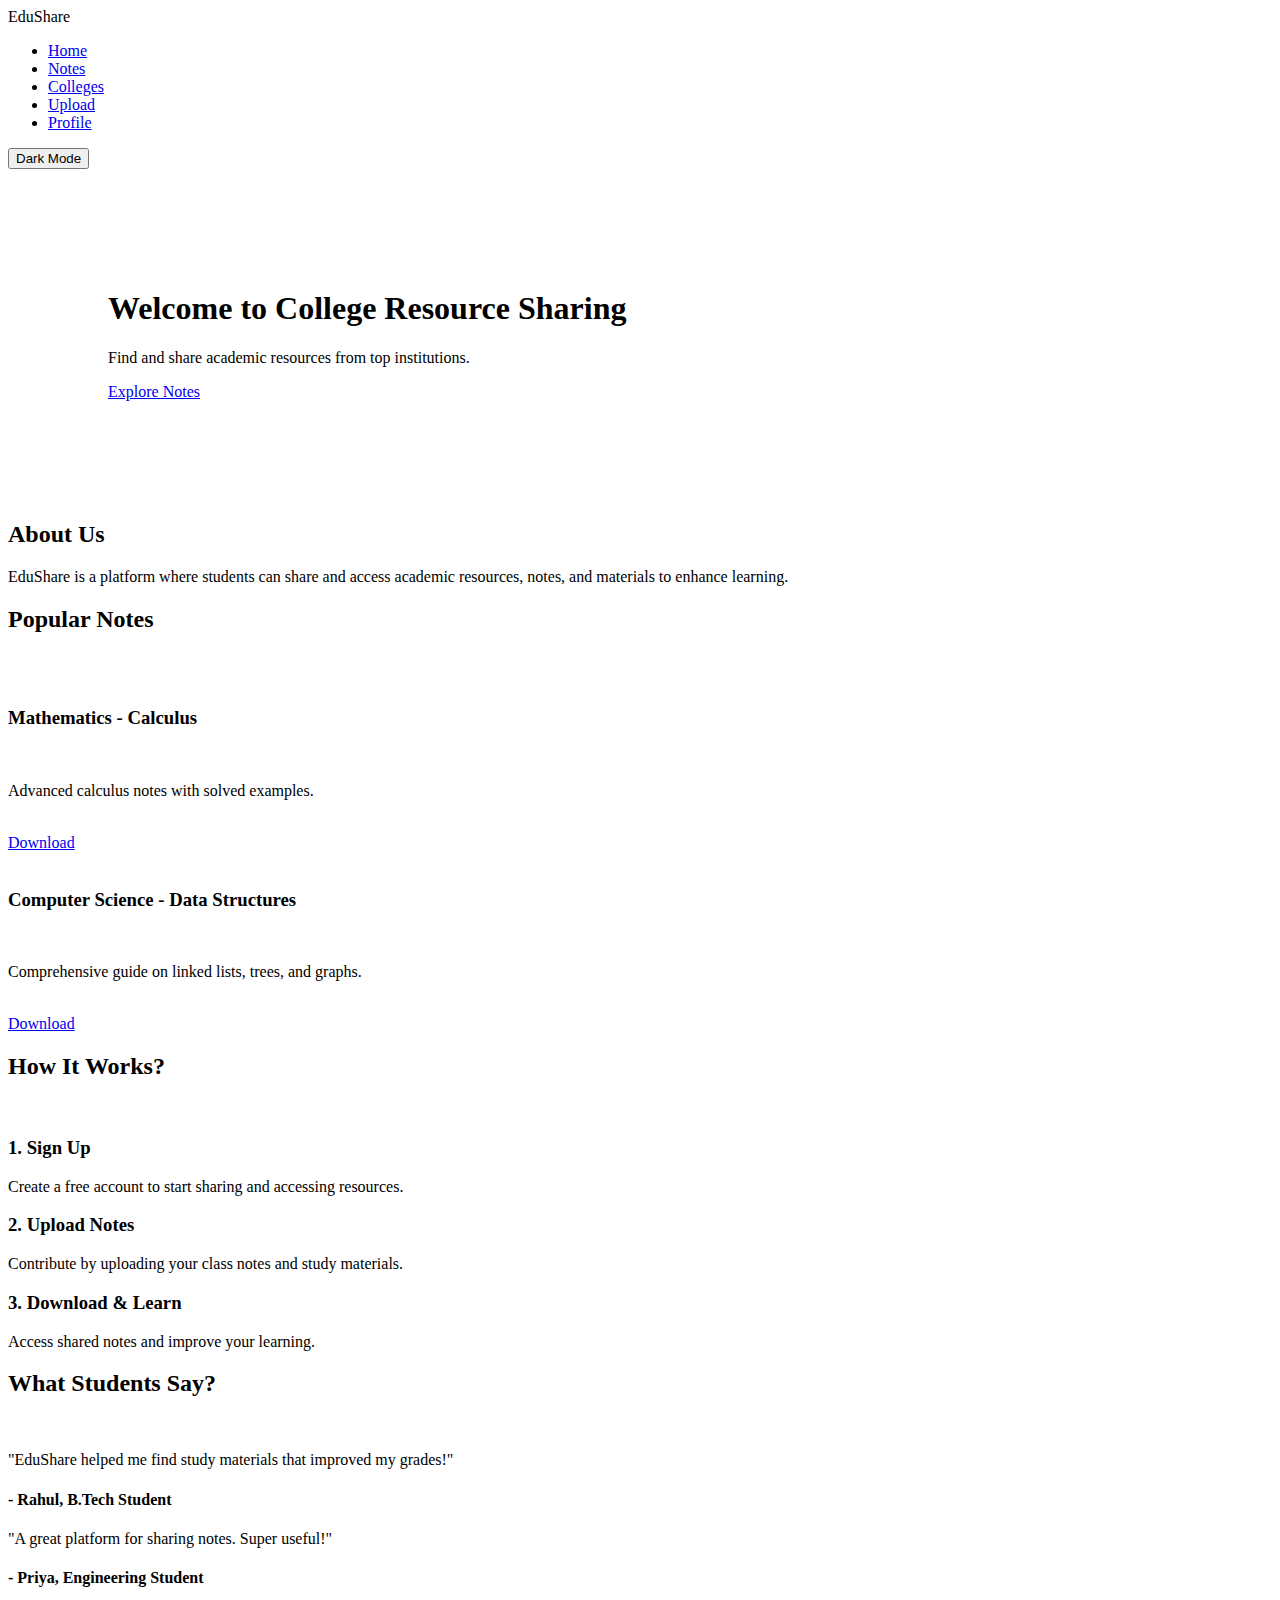
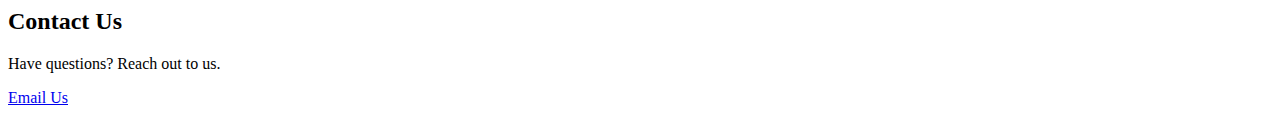
==== index.html @ e541f01c "Add files via upload" ====
<!DOCTYPE html>
<html lang="en">
<head>
    <meta charset="UTF-8">
    <meta name="viewport" content="width=device-width, initial-scale=1.0">
    <title>College Resource Sharing Platform</title>
    <link rel="stylesheet" href="css/style.css">
</head>
<body>

    <header>
        
            <div class="logo">EduShare</div>
            <nav> 
            <ul class="nav-links">
                <li><a href="index.html">Home</a></li>
                <li><a href="notes.html">Notes</a></li>
                <li><a href="college.html">Colleges</a></li>
                <li><a href="upload.html">Upload</a></li>
                <li><a href="profile.html">Profile</a></li>
            </ul>
            
        </nav>
        <button id="dark-mode-toggle">Dark Mode</button>
    </header>

    <section class="hero" style="padding: 100px;">
        <h1>Welcome to College Resource Sharing</h1>
        <p>Find and share academic resources from top institutions.</p>
        <a href="notes.html" class="btn">Explore Notes</a>
    </section>

    
    <section class="about">
        <h2>About Us</h2>
        <p>EduShare is a platform where students can share and access academic resources, notes, and materials to enhance learning.</p>
    </section>

    
    <section class="popular-notes">
        <h2>Popular Notes</h2><br>
        <div class="notes-container">
            <div class="note-card">
                <img width="100%" src="https://media.licdn.com/dms/image/v2/D5612AQHP99IkKR0gvg/article-cover_image-shrink_600_2000/article-cover_image-shrink_600_2000/0/1709557034307?e=2147483647&v=beta&t=WBpyKB3i4WpZ7WGKx6GRKDWYINCpgLDgyHG8zpJ6vFw" alt="">
                <h3>Mathematics - Calculus</h3><br>
                <p>Advanced calculus notes with solved examples.</p><br>
                <a href="#">Download</a>
            </div>
            <div class="note-card">
                <img width="100%" src="https://media.licdn.com/dms/image/v2/D5612AQGtB3-6ywOOSA/article-cover_image-shrink_600_2000/article-cover_image-shrink_600_2000/0/1675609288364?e=2147483647&v=beta&t=X3F3kiLHRL1yedas9cWEnoqK8MHt9j95YpFXejqwPfo" alt="">
                <h3>Computer Science - Data Structures</h3><br>
                <p>Comprehensive guide on linked lists, trees, and graphs.</p><br>
                <a href="#">Download</a>
            </div>
        </div>
    </section>

  
    <section class="how-it-works">
        <h2>How It Works?</h2><br>
        <div class="steps">
            <div class="step">
                <h3>1. Sign Up</h3>
                <p>Create a free account to start sharing and accessing resources.</p>
            </div>
            <div class="step">
                <h3>2. Upload Notes</h3>
                <p>Contribute by uploading your class notes and study materials.</p>
            </div>
            <div class="step">
                <h3>3. Download & Learn</h3>
                <p>Access shared notes and improve your learning.</p>
            </div>
        </div>
    </section>

    
    <section class="testimonials">
        <h2>What Students Say?</h2><br>
        <div class="testimonial-card">
            <p>"EduShare helped me find study materials that improved my grades!"</p>
            <h4>- Rahul, B.Tech Student</h4>
        </div>
        <div class="testimonial-card">
            <p>"A great platform for sharing notes. Super useful!"</p>
            <h4>- Priya, Engineering Student</h4>
        </div>
    </section>

    <!-- Contact Section -->
    <section class="contact">
        <h2>Contact Us</h2>
        <p>Have questions? Reach out to us.</p>
        <a href="mailto:support@edushare.com" class="btn">Email Us</a>
    </section>

   
    <script src="js/main.js"></script>
</body>
</html>
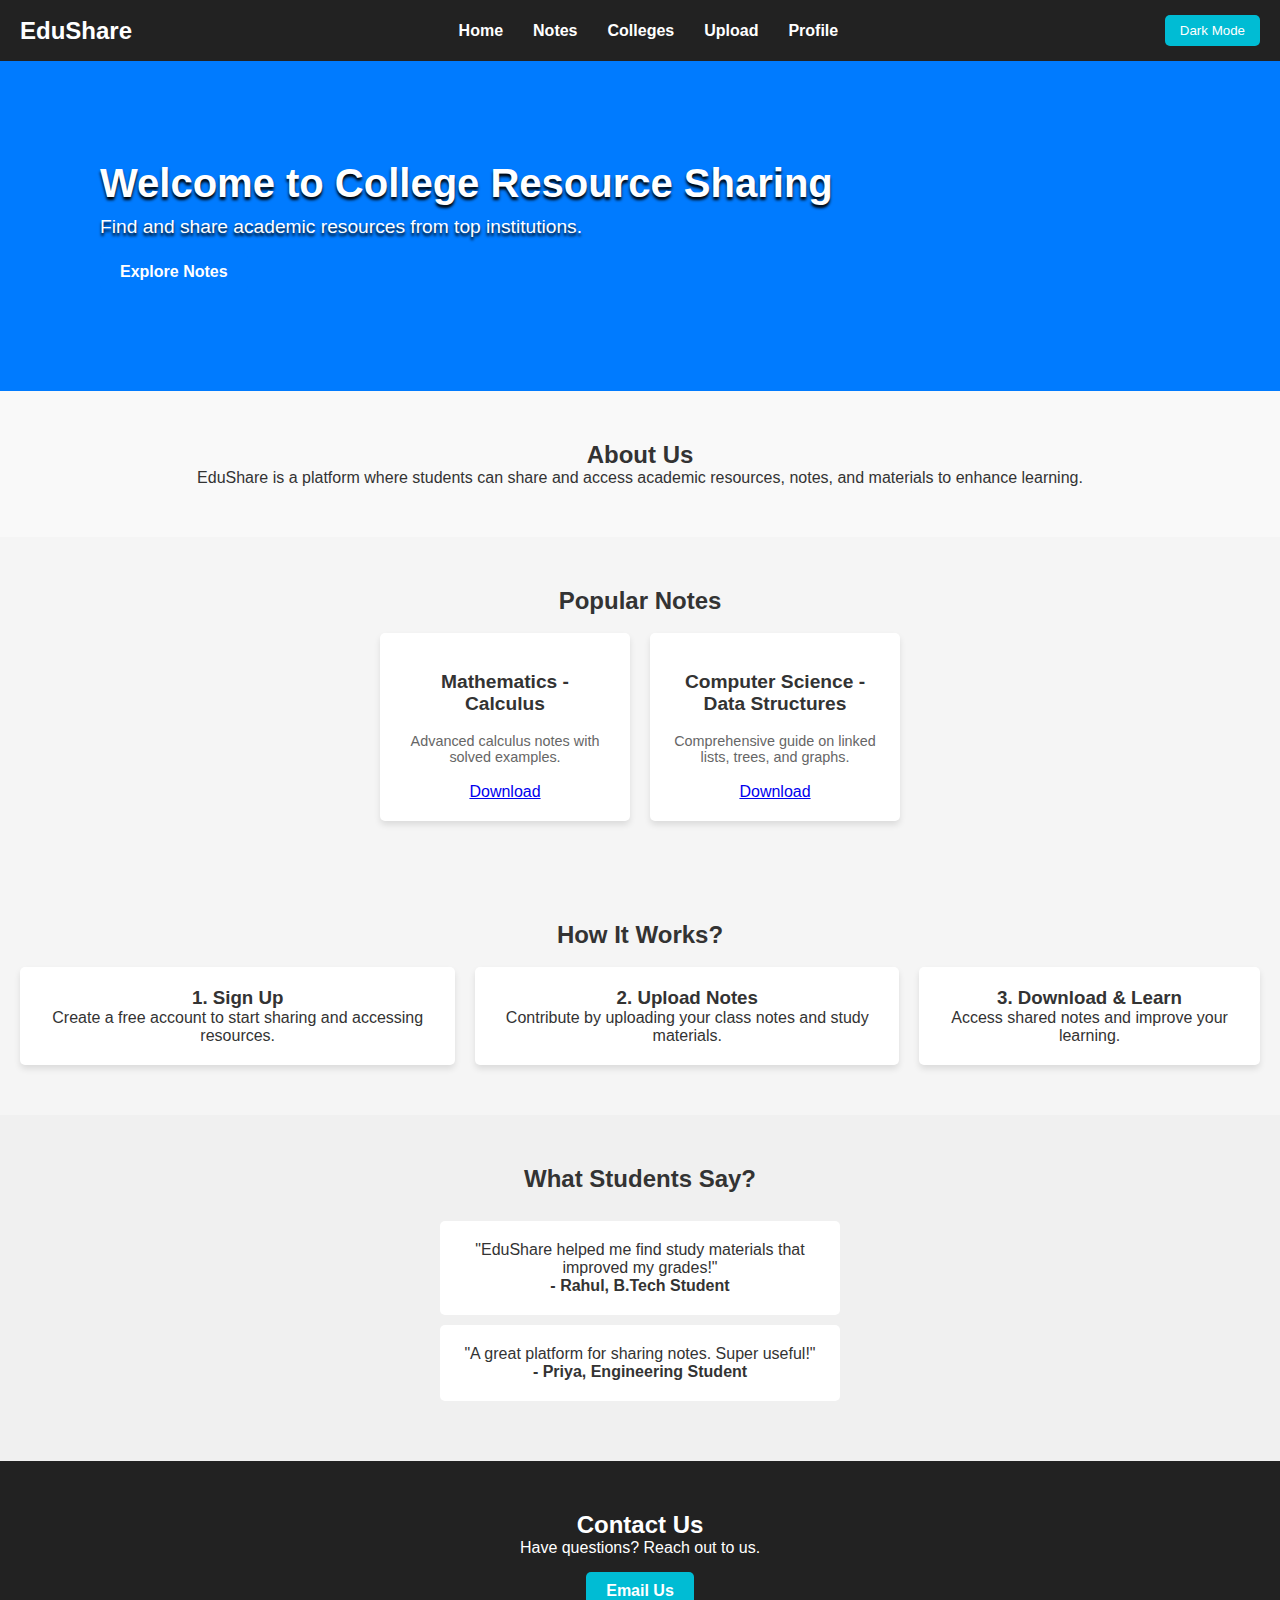
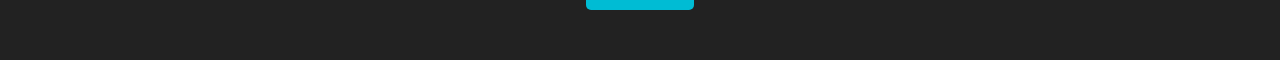
==== commit 32f5a147: "Update index.html" ====
--- a/index.html
+++ b/index.html
@@ -4,7 +4,7 @@
     <meta charset="UTF-8">
     <meta name="viewport" content="width=device-width, initial-scale=1.0">
     <title>College Resource Sharing Platform</title>
-    <link rel="stylesheet" href="css/style.css">
+    <link rel="stylesheet" href="style.css">
 </head>
 <body>
 
@@ -95,6 +95,6 @@
     </section>
 
    
-    <script src="js/main.js"></script>
+    <script src="main.js"></script>
 </body>
-</html>+</html>
--- a/style.css
+++ b/style.css
@@ -0,0 +1,515 @@
+/* General Styles */
+* {
+    margin: 0;
+    padding: 0;
+    box-sizing: border-box;
+    font-family: Arial, sans-serif;
+}
+
+body {
+    background-color: #f5f5f5;
+    color: #333;
+    transition: background 0.3s, color 0.3s;
+}
+
+/* Header & Navigation */
+header {
+    background: #222;
+    color: white;
+    padding: 15px 20px;
+    display: flex;
+    justify-content: space-between;
+    align-items: center;
+}
+
+.logo {
+    font-size: 24px;
+    font-weight: bold;
+}
+
+.nav-links {
+    list-style: none;
+    display: flex;
+}
+
+.nav-links li {
+    margin: 0 15px;
+}
+
+.nav-links a {
+    text-decoration: none;
+    color: white;
+    font-weight: bold;
+    transition: color 0.3s;
+}
+
+.nav-links a:hover {
+    color: #00bcd4;
+}
+
+#dark-mode-toggle {
+    background: #00bcd4;
+    color: white;
+    border: none;
+    padding: 8px 15px;
+    cursor: pointer;
+    border-radius: 5px;
+    transition: background 0.3s;
+}
+
+#dark-mode-toggle:hover {
+    background: #008ba3;
+}
+
+/* Hero Section */
+.hero {
+    text-align:start;
+    padding: 60px 20px;
+    background: #007bff;
+    color: white;
+    background-image: url("https://images.prismic.io/prodigy-website/9626ed18-462c-4575-af3d-b7672e9c87a9_kids-studying.jpg?auto=compress%2Cformat&rect=0%2C299%2C2121%2C707&w=1920&h=640&fit=max");
+    background-repeat: no-repeat;
+    background-size: cover;
+    background-position:end;
+    background-position:center;
+}
+
+.hero h1 {
+    font-size: 2.5em;
+    text-shadow: 0 3px 3px black;
+   
+}
+
+.hero p {
+    font-size: 1.2em;
+    margin-top: 10px;
+    text-shadow: 0 3px 3px black;
+    
+}
+
+.btn {
+    display: inline-block;
+    padding: 10px 20px;
+    background: #fff;
+    color: #007bff;
+    text-decoration: none;
+    font-weight: bold;
+    margin-top: 15px;
+    border-radius: 5px;
+    transition: 0.3s;
+}
+
+.btn:hover {
+    background: #ddd;
+}
+
+/* Notes Page */
+.notes-gallery {
+    padding: 40px 20px;
+    text-align: center;
+}
+
+.notes-gallery h2 {
+    margin-bottom: 20px;
+}
+
+.grid {
+    display: flex;
+    flex-wrap: wrap;
+    justify-content: center;
+    gap: 20px;
+}
+
+.note-card {
+    background: white;
+    padding: 15px;
+    border-radius: 5px;
+    box-shadow: 0 4px 6px rgba(0, 0, 0, 0.1);
+    width: 250px;
+    text-align: center;
+}
+
+.note-card h3 {
+    font-size: 1.2em;
+}
+
+.note-card p {
+    font-size: 0.9em;
+    color: #666;
+}
+
+.note-card .btn {
+    margin-top: 10px;
+}
+
+/* Colleges Page */
+.college-list {
+    padding: 40px 20px;
+    text-align: center;
+}
+
+.college-list h2 {
+    margin-bottom: 15px;
+}
+
+.college-list ul {
+    list-style: none;
+    padding: 0;
+}
+
+.college-list li {
+    background: white;
+    margin: 10px auto;
+    padding: 10px;
+    width: 50%;
+    border-radius: 5px;
+    box-shadow: 0 4px 6px rgba(0, 0, 0, 0.1);
+}
+
+/* Upload Page */
+.upload-form {
+    padding: 40px;
+    text-align: center;
+}
+
+.upload-form h2 {
+    margin-bottom: 20px;
+}
+
+.upload-form form {
+    display: flex;
+    flex-direction: column;
+    align-items: center;
+}
+
+.upload-form input {
+    width: 80%;
+    padding: 10px;
+    margin-bottom: 10px;
+    border: 1px solid #ddd;
+    border-radius: 5px;
+}
+
+.upload-form .btn {
+    background: #007bff;
+    color: white;
+}
+
+/* Profile Page */
+.profile-container {
+    text-align: center;
+    padding: 40px 20px;
+}
+
+.profile-container h2 {
+    margin-bottom: 15px;
+}
+
+.profile-container img {
+    width: 150px;
+    height: 150px;
+    border-radius: 50%;
+    margin-bottom: 10px;
+}
+
+/* Dark Mode */
+.dark-mode {
+    background: #222;
+    color: white;
+}
+
+.dark-mode .note-card,
+.dark-mode .college-list li {
+    background: #333;
+    color: white;
+}
+
+.dark-mode .btn {
+    background: #00bcd4;
+    color: white;
+}
+
+.dark-mode .btn:hover {
+    background: #008ba3;
+}
+/* General Styles */
+* {
+    margin: 0;
+    padding: 0;
+    box-sizing: border-box;
+    font-family: Arial, sans-serif;
+}
+
+body {
+    background-color: #f5f5f5;
+    color: #333;
+    transition: background 0.3s, color 0.3s;
+}
+
+/* Header & Navigation */
+header {
+    background: #222;
+    color: white;
+    padding: 15px 20px;
+    display: flex;
+    justify-content: space-between;
+    align-items: center;
+}
+
+.nav-links {
+    list-style: none;
+    display: flex;
+}
+
+.nav-links li {
+    margin: 0 15px;
+}
+
+.nav-links a {
+    text-decoration: none;
+    color: white;
+    font-weight: bold;
+    transition: color 0.3s;
+}
+
+#dark-mode-toggle {
+    background: #00bcd4;
+    color: white;
+    border: none;
+    padding: 8px 15px;
+    cursor: pointer;
+    border-radius: 5px;
+    transition: background 0.3s;
+}
+
+#dark-mode-toggle:hover {
+    background: #008ba3;
+}
+
+/* Authentication Container */
+.auth-container {
+    display: flex;
+    justify-content: center;
+    align-items: center;
+    height: 100vh;
+    background-color: #f5f5f5;
+}
+
+.auth-box {
+    background: white;
+    padding: 30px;
+    border-radius: 8px;
+    box-shadow: 0 4px 10px rgba(0, 0, 0, 0.2);
+    text-align: center;
+    width: 350px;
+}
+
+.auth-box h2 {
+    margin-bottom: 15px;
+}
+
+.auth-box input {
+    width: 100%;
+    padding: 10px;
+    margin: 8px 0;
+    border: 1px solid #ddd;
+    border-radius: 5px;
+}
+
+.auth-box .btn {
+    background: #007bff;
+    color: white;
+    border: none;
+    padding: 10px;
+    width: 100%;
+    cursor: pointer;
+    border-radius: 5px;
+    transition: background 0.3s;
+}
+
+.auth-box .btn:hover {
+    background: #0056b3;
+}
+
+.auth-box p {
+    margin-top: 10px;
+}
+
+.auth-box a {
+    color: #007bff;
+    text-decoration: none;
+    font-weight: bold;
+}
+
+.auth-box a:hover {
+    text-decoration: underline;
+}
+
+/* Dark Mode */
+.dark-mode {
+    background: #222;
+    color: white;
+}
+
+.dark-mode .auth-box {
+    background: #333;
+    color: white;
+    box-shadow: 0 4px 10px rgba(255, 255, 255, 0.2);
+}
+
+.dark-mode input {
+    background: #444;
+    color: white;
+    border: 1px solid #888;
+}
+
+.dark-mode input::placeholder {
+    color: #bbb;
+}
+
+.dark-mode .btn {
+    background: #00bcd4;
+    color: white;
+}
+
+.dark-mode .btn:hover {
+    background: #008ba3;
+}
+
+.dark-mode a {
+    color: #00bcd4;
+}
+.dark-mode body{
+    background-color: #333;
+}
+/* General Section Styles */
+section {
+    padding: 50px 20px;
+    text-align: center;
+}
+
+/* Hero Section */
+.hero {
+   
+    color: white;
+    padding: 100px 20px;
+}
+
+.hero .btn {
+    background: #007bff;
+    color: white;
+    padding: 10px 20px;
+    text-decoration: none;
+    border-radius: 5px;
+}
+
+/* About Section */
+.about {
+    background: #f9f9f9;
+}
+
+/* Popular Notes Section */
+.popular-notes .notes-container {
+    display: flex;
+    justify-content: center;
+    gap: 20px;
+}
+
+.note-card {
+    background: white;
+    padding: 20px;
+    box-shadow: 0px 4px 6px rgba(0, 0, 0, 0.1);
+    border-radius: 5px;
+}
+
+/* How It Works Section */
+.how-it-works .steps {
+    display: flex;
+    justify-content: center;
+    gap: 20px;
+}
+
+.step {
+    background: white;
+    padding: 20px;
+    border-radius: 5px;
+    box-shadow: 0px 4px 6px rgba(0, 0, 0, 0.1);
+}
+
+/* Testimonials */
+.testimonials {
+    background: #f0f0f0;
+}
+
+.testimonial-card {
+    background: white;
+    padding: 20px;
+    border-radius: 5px;
+    margin: 10px auto;
+    max-width: 400px;
+}
+
+/* Contact Section */
+.contact {
+    background: #222;
+    color: white;
+}
+
+.contact .btn {
+    background: #00bcd4;
+    color: white;
+    padding: 10px 20px;
+    text-decoration: none;
+    border-radius: 5px;
+}
+/* Dark Mode General Styles */
+.dark-mode {
+    background-color: #121212;
+    color: #ffffff;
+}
+
+/* Dark Mode for Navbar */
+.dark-mode nav {
+    background-color: #222;
+}
+
+
+/* Dark Mode for About Section */
+.dark-mode .about {
+    background-color: #1e1e1e;
+}
+
+/* Dark Mode for Popular Notes */
+.dark-mode .popular-notes {
+    background-color: #1a1a1a;
+}
+
+.dark-mode .note-card {
+    background-color: #333;
+    color: white;
+}
+
+/* Dark Mode for How It Works */
+.dark-mode .how-it-works {
+    background-color: #1e1e1e;
+}
+
+.dark-mode .step {
+    background-color: #333;
+    color: white;
+}
+
+/* Dark Mode for Testimonials */
+.dark-mode .testimonials {
+    background-color: #222;
+}
+
+.dark-mode .testimonial-card {
+    background-color: #333;
+    color: white;
+}
+
+/* Dark Mode for Contact Section */
+.dark-mode .contact {
+    background-color: black;
+}